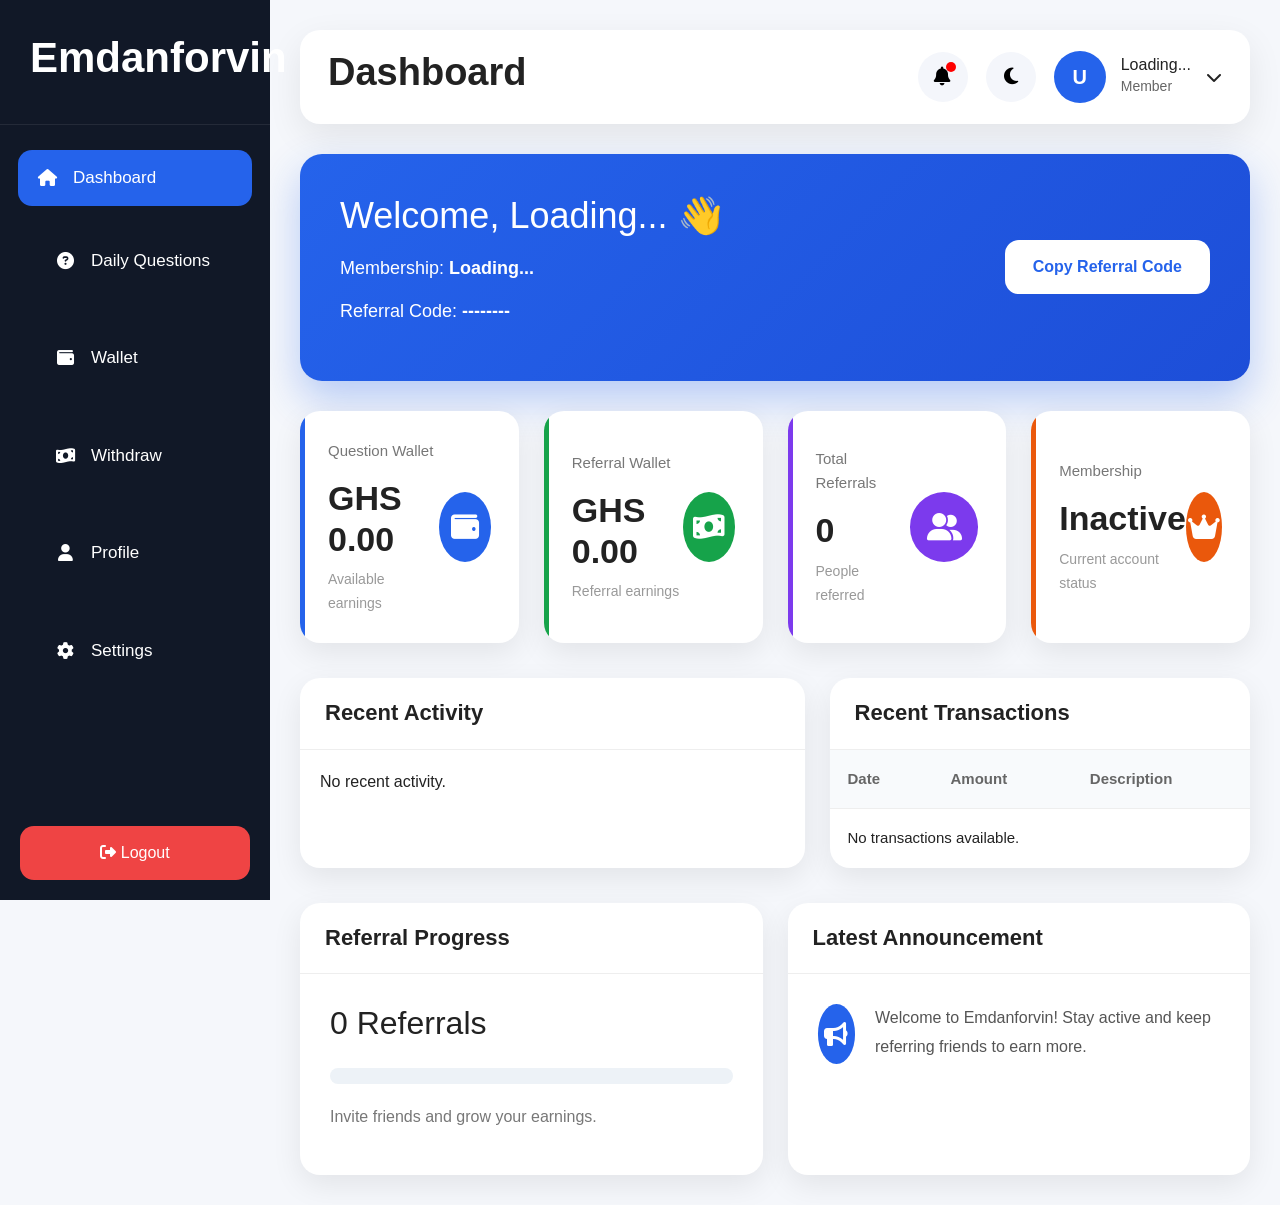
==== html/dashboard.html @ 1dbbf93e "Initial commit" ====
<!DOCTYPE html>
<html lang="en">

<head>

<meta charset="UTF-8">
<meta name="viewport" content="width=device-width, initial-scale=1.0">

<title>Emdanforvin Dashboard</title>

<link href="https://cdn.jsdelivr.net/npm/bootstrap@5.3.3/dist/css/bootstrap.min.css" rel="stylesheet">

<link rel="stylesheet"
href="https://cdnjs.cloudflare.com/ajax/libs/font-awesome/6.5.2/css/all.min.css">

<link rel="stylesheet" href="../css/dashbaord.css">

</head>

<body>

<!-- Mobile Overlay -->

<div class="overlay" id="overlay"></div>

<!-- ================= Sidebar ================= -->

<aside class="sidebar" id="sidebar">

<div class="logo">

<h2>Emdanforvin</h2>

</div>

<ul>

<li class="active">

<i class="fa-solid fa-house"></i>

Dashboard

</li>

<li>

<a href="questions.html">

<i class="fa-solid fa-circle-question"></i>

Daily Questions

</a>

</li>


<li>

<a href="wallet.html">

<i class="fa-solid fa-wallet"></i>

Wallet

</a>

</li>

<li>

<a href="withdraw.html">

<i class="fa-solid fa-money-bill-wave"></i>

Withdraw

</a>

</li>

<li>

<a href="profile.html">

<i class="fa-solid fa-user"></i>

Profile

</a>

</li>

<li>

<a href="settings.html">

<i class="fa-solid fa-gear"></i>

Settings

</a>

</li>

</ul>

<button class="logout-btn" id="logoutBtn">

<i class="fa-solid fa-right-from-bracket"></i>

Logout

</button>

</aside>

<!-- ================= Main ================= -->

<div class="main">

<!-- ================= Topbar ================= -->

<nav class="topbar">

<div class="left">

<button id="menuBtn">

<i class="fa-solid fa-bars"></i>

</button>

<h3>Dashboard</h3>

</div>

<div class="right">

<div class="notification-menu">

<button class="icon-btn" id="notificationBtn">

<i class="fa-solid fa-bell"></i>

<span class="badge-dot"></span>

</button>

<div class="notification-dropdown" id="notificationDropdown">

<h5>Notifications</h5>

<div id="notificationList">

<p>No notifications yet.</p>

</div>

</div>

</div>

<button class="icon-btn" id="themeBtn">

<i class="fa-solid fa-moon"></i>

</button>

<div class="admin-menu">

<div class="admin-box" id="adminBtn">

<div class="avatar" id="avatar">

U

</div>

<div>

<h6 id="memberName">

Loading...

</h6>

<small id="memberStatus">

Member

</small>

</div>

<i class="fa-solid fa-chevron-down"></i>

</div>

<div class="dropdown-menu" id="adminDropdown">

<a href="profile.html">

<i class="fa-solid fa-user"></i>

Profile

</a>

<a href="settings.html">

<i class="fa-solid fa-gear"></i>

Settings

</a>

<a href="#" id="logoutLink">

<i class="fa-solid fa-right-from-bracket"></i>

Logout

</a>

</div>

</div>

</div>

</nav>

<!-- ================= Welcome ================= -->

<section class="welcome-card">

<div>

<h2>

Welcome,

<span id="welcomeName">

Loading...

</span>

👋

</h2>

<p>

Membership:

<strong id="membershipStatus">

Loading...

</strong>

</p>

<p>

Referral Code:

<strong id="referralCode">

--------</strong>

</p>

</div>

<button class="copy-btn" id="copyReferralBtn">

Copy Referral Code

</button>

</section>

<!-- ================= Cards ================= -->

<section class="cards">

<div class="dashboard-card blue">

<div>

<span>Question Wallet</span>

<h2 id="questionWallet">

GHS 0.00

</h2>

<small>Available earnings</small>

</div>

<div class="card-icon">

<i class="fa-solid fa-wallet"></i>

</div>

</div>

<div class="dashboard-card green">

<div>

<span>Referral Wallet</span>

<h2 id="referralWallet">
GHS 0.00
</h2>

<small>Referral earnings</small>

</div>

<div class="card-icon">

<i class="fa-solid fa-money-bill-wave"></i>

</div>

</div>

<div class="dashboard-card purple">

<div>

<span>Total Referrals</span>

<h2 id="totalReferrals">

0

</h2>

<small>People referred</small>

</div>

<div class="card-icon">

<i class="fa-solid fa-user-group"></i>

</div>

</div>

<div class="dashboard-card orange">

<div>

<span>Membership</span>

<h2 id="membershipCard">

Inactive

</h2>

<small>Current account status</small>

</div>

<div class="card-icon">

<i class="fa-solid fa-crown"></i>

</div>

</div>

</section>

<!-- ================= Dashboard Grid ================= -->

<section class="dashboard-grid">

<!-- Recent Activity -->

<div class="activity-card">

<div class="card-header">

<h3>Recent Activity</h3>

</div>

<div id="activityList">

<p>No recent activity.</p>

</div>

</div>

<!-- Recent Transactions -->

<div class="table-card">

<div class="card-header">

<h3>Recent Transactions</h3>

</div>

<table>

<thead>

<tr>

<th>Date</th>

<th>Amount</th>

<th>Description</th>

</tr>

</thead>

<tbody id="transactionTable">

<tr>

<td colspan="3">

No transactions available.

</td>

</tr>

</tbody>

</table>

</div>

</section>

<!-- ================= Bottom Cards ================= -->

<section class="bottom-grid">

<div class="table-card">

<div class="card-header">

<h3>Referral Progress</h3>

</div>

<div class="progress-area">

<h2 id="referralCount">

0 Referrals

</h2>

<div class="progress">

<div class="progress-bar"

id="progressBar"

style="width:0%">

</div>

</div>

<p>

Invite friends and grow your earnings.

</p>

</div>

</div>

<div class="table-card">

<div class="card-header">

<h3>Latest Announcement</h3>

</div>

<div class="announcement">

<i class="fa-solid fa-bullhorn"></i>

<p id="announcementText">

Welcome to Emdanforvin!

Stay active and keep referring friends to earn more.

</p>

</div>

</div>

</section>

</div>

<script src="../js/dashboard.js"></script>

</body>

</html>
---- css/dashbaord.css ----
/* =========================================
   RESET
========================================= */

*{
    margin:0;
    padding:0;
    box-sizing:border-box;
}

body{
    font-family:Arial, Helvetica, sans-serif;
    background:#f5f7fb;
    color:#222;
    overflow-x:hidden;
}

a{
    text-decoration:none;
    color:inherit;
}

ul{
    list-style:none;
}


/* =========================================
   SIDEBAR
========================================= */

.sidebar{

    position:fixed;

    top:0;

    left:0;

    width:270px;

    height:100vh;

    background:#111827;

    color:white;

    display:flex;

    flex-direction:column;

    z-index:1000;

    transition:.35s;

}

.logo{

    padding:35px 30px;

    border-bottom:1px solid rgba(255,255,255,.08);

}

.logo h2{

    font-size:42px;

    font-weight:700;

    line-height:1.1;

}

.sidebar ul{

    padding:25px 18px;

    flex:1;

}

.sidebar ul li{

    margin-bottom:12px;

}

.sidebar ul li a,
.sidebar ul li{

    display:flex;

    align-items:center;

    gap:15px;

    padding:15px 18px;

    border-radius:14px;

    cursor:pointer;

    transition:.25s;

    font-size:17px;

}

.sidebar ul li i{

    width:22px;

    text-align:center;

}

.sidebar ul li:hover{

    background:#2563eb;

}

.sidebar ul li.active{

    background:#2563eb;

}

.logout-btn{

    margin:20px;

    border:none;

    background:#ef4444;

    color:white;

    padding:15px;

    border-radius:14px;

    font-size:16px;

    cursor:pointer;

    transition:.3s;

}

.logout-btn:hover{

    background:#dc2626;

}


/* =========================================
   MAIN
========================================= */

.main{

    margin-left:270px;

    min-height:100vh;

    padding:30px;

    transition:.35s;

}


/* =========================================
   TOPBAR
========================================= */

.topbar{

    background:white;

    border-radius:20px;

    padding:20px 28px;

    display:flex;

    justify-content:space-between;

    align-items:center;

    margin-bottom:30px;

    box-shadow:0 12px 35px rgba(0,0,0,.08);

}

.left{

    display:flex;

    align-items:center;

    gap:18px;

}

.left h3{

    font-size:38px;

    font-weight:700;

}

#menuBtn{

    display:none;

    width:48px;

    height:48px;

    border:none;

    border-radius:12px;

    background:#eef2ff;

    cursor:pointer;

    font-size:22px;

}

.right{

    display:flex;

    align-items:center;

    gap:18px;

}


/* =========================================
   ICON BUTTONS
========================================= */

.icon-btn{

    width:50px;

    height:50px;

    border:none;

    border-radius:50%;

    background:#f4f6fb;

    cursor:pointer;

    position:relative;

    transition:.25s;

    font-size:19px;

}

.icon-btn:hover{

    background:#2563eb;

    color:white;

}

.badge-dot{

    position:absolute;

    width:10px;

    height:10px;

    background:red;

    border-radius:50%;

    right:12px;

    top:10px;

}


/* =========================================
   PROFILE BOX
========================================= */

.admin-menu{

    position:relative;

}

.admin-box{

    display:flex;

    align-items:center;

    gap:15px;

    cursor:pointer;

}

.avatar{

    width:52px;

    height:52px;

    border-radius:50%;

    background:#2563eb;

    color:white;

    display:flex;

    justify-content:center;

    align-items:center;

    font-weight:bold;

    font-size:20px;

}

.admin-box h6{

    margin:0;

    font-size:16px;

}

.admin-box small{

    color:#666;

}

.dropdown-menu{

    position:absolute;

    top:70px;

    right:0;

    width:220px;

    background:white;

    border-radius:16px;

    box-shadow:0 15px 35px rgba(0,0,0,.15);

    display:none;

    overflow:hidden;

    z-index:999;

}

.dropdown-menu.show{

    display:block;

}

.dropdown-menu a{

    display:flex;

    gap:15px;

    padding:16px 20px;

    transition:.25s;

}

.dropdown-menu a:hover{

    background:#f5f7fb;

}


/* =========================================
   NOTIFICATION
========================================= */

.notification-menu{

    position:relative;

}

.notification-dropdown{

    position:absolute;

    right:0;

    top:65px;

    width:320px;

    background:white;

    border-radius:18px;

    box-shadow:0 15px 40px rgba(0,0,0,.15);

    display:none;

    z-index:999;

}

.notification-dropdown.show{

    display:block;

}

.notification-dropdown h5{

    padding:20px;

    border-bottom:1px solid #eee;

}

#notificationList{

    padding:20px;

}


/* =========================================
   WELCOME CARD
========================================= */

.welcome-card{

    background:linear-gradient(135deg,#2563eb,#1d4ed8);

    color:white;

    border-radius:22px;

    padding:40px;

    display:flex;

    justify-content:space-between;

    align-items:center;

    margin-bottom:30px;

    box-shadow:0 18px 40px rgba(37,99,235,.30);

}

.welcome-card h2{

    font-size:36px;

    margin-bottom:18px;

}

.welcome-card p{

    font-size:18px;

    margin-top:10px;

}

.copy-btn{

    background:white;

    color:#2563eb;

    border:none;

    padding:15px 28px;

    border-radius:14px;

    font-size:16px;

    font-weight:bold;

    cursor:pointer;

    transition:.3s;

}

.copy-btn:hover{

    transform:translateY(-3px);

    box-shadow:0 10px 25px rgba(0,0,0,.20);

}


/* =========================================
   MOBILE OVERLAY
========================================= */

.overlay{

    position:fixed;

    inset:0;

    background:rgba(0,0,0,.45);

    display:none;

    z-index:900;

}

.overlay.show{

    display:block;

}


/* =========================================
   TABLET
========================================= */

@media(max-width:992px){

.main{

    margin-left:0;

}

.sidebar{

    transform:translateX(-100%);

}

.sidebar.show{

    transform:translateX(0);

}

#menuBtn{

    display:block;

}

}


/* =========================================
   PHONE
========================================= */

@media(max-width:768px){

.main{

    padding:15px;

}

.topbar{

    padding:18px;

}

.left h3{

    font-size:28px;

}

.admin-box div{

    display:none;

}

.welcome-card{

    flex-direction:column;

    align-items:flex-start;

    gap:25px;

    padding:30px;

}

.copy-btn{

    width:100%;

}

.notification-dropdown{

    width:290px;

}

}

/* =========================================
   DASHBOARD CARDS
========================================= */

.cards{

    display:grid;

    grid-template-columns:repeat(4,1fr);

    gap:25px;

    margin-bottom:35px;

}

.dashboard-card{

    background:white;

    border-radius:20px;

    padding:28px;

    display:flex;

    justify-content:space-between;

    align-items:center;

    box-shadow:0 10px 30px rgba(0,0,0,.08);

    transition:.3s;

    position:relative;

    overflow:hidden;

}

.dashboard-card::before{

    content:"";

    position:absolute;

    left:0;

    top:0;

    width:5px;

    height:100%;

}

.dashboard-card:hover{

    transform:translateY(-8px);

    box-shadow:0 18px 40px rgba(0,0,0,.12);

}

.dashboard-card span{

    color:#777;

    font-size:15px;

}

.dashboard-card h2{

    margin:15px 0 8px;

    font-size:34px;

    font-weight:700;

}

.dashboard-card small{

    color:#999;

}

.card-icon{

    width:70px;

    height:70px;

    border-radius:50%;

    display:flex;

    justify-content:center;

    align-items:center;

    color:white;

    font-size:28px;

}

.blue::before{

    background:#2563eb;

}

.blue .card-icon{

    background:#2563eb;

}

.green::before{

    background:#16a34a;

}

.green .card-icon{

    background:#16a34a;

}

.purple::before{

    background:#7c3aed;

}

.purple .card-icon{

    background:#7c3aed;

}

.orange::before{

    background:#ea580c;

}

.orange .card-icon{

    background:#ea580c;

}


/* =========================================
   GRID
========================================= */

.dashboard-grid{

    display:grid;

    grid-template-columns:1.2fr 1fr;

    gap:25px;

    margin-bottom:35px;

}

.bottom-grid{

    display:grid;

    grid-template-columns:1fr 1fr;

    gap:25px;

}


/* =========================================
   SHARED CARD
========================================= */

.activity-card,
.table-card{

    background:white;

    border-radius:20px;

    box-shadow:0 10px 30px rgba(0,0,0,.08);

    overflow:hidden;

}

.card-header{

    display:flex;

    justify-content:space-between;

    align-items:center;

    padding:22px 25px;

    border-bottom:1px solid #eee;

}

.card-header h3{

    margin:0;

    font-size:22px;

    font-weight:700;

}


/* =========================================
   RECENT ACTIVITY
========================================= */

#activityList{

    padding:20px;

}

.activity-item{

    display:flex;

    align-items:flex-start;

    gap:15px;

    padding:18px 0;

    border-bottom:1px solid #eee;

}

.activity-item:last-child{

    border:none;

}

.activity-icon{

    width:50px;

    height:50px;

    border-radius:50%;

    display:flex;

    justify-content:center;

    align-items:center;

    color:white;

    font-size:18px;

    flex-shrink:0;

}

.activity-icon.blue{

    background:#2563eb;

}

.activity-icon.green{

    background:#16a34a;

}

.activity-icon.orange{

    background:#ea580c;

}

.activity-icon.purple{

    background:#7c3aed;

}

.activity-details h5{

    margin-bottom:5px;

    font-size:16px;

}

.activity-details p{

    color:#666;

    font-size:14px;

    margin-bottom:5px;

}

.activity-details small{

    color:#999;

}


/* =========================================
   TABLE
========================================= */

table{

    width:100%;

    border-collapse:collapse;

}

thead{

    background:#f8fafc;

}

th{

    padding:18px;

    text-align:left;

    font-size:15px;

    color:#666;

}

td{

    padding:18px;

    border-top:1px solid #eee;

    font-size:15px;

}

tbody tr{

    transition:.25s;

}

tbody tr:hover{

    background:#f8fafc;

}


/* =========================================
   STATUS BADGES
========================================= */

.status{

    padding:6px 14px;

    border-radius:30px;

    color:white;

    font-size:13px;

    font-weight:bold;

}

.completed{

    background:#16a34a;

}

.pending{

    background:#f59e0b;

}

.processing{

    background:#2563eb;

}

.failed{

    background:#dc2626;

}


/* =========================================
   REFERRAL PROGRESS
========================================= */

.progress-area{

    padding:30px;

}

.progress-area h2{

    margin-bottom:25px;

    font-size:32px;

}

.progress{

    width:100%;

    height:16px;

    background:#edf2f7;

    border-radius:30px;

    overflow:hidden;

    margin-bottom:20px;

}

.progress-bar{

    height:100%;

    width:0;

    background:linear-gradient(90deg,#2563eb,#60a5fa);

    transition:width .8s ease;

}

.progress-area p{

    color:#777;

    line-height:1.6;

}


/* =========================================
   ANNOUNCEMENT
========================================= */

.announcement{

    padding:30px;

    display:flex;

    align-items:flex-start;

    gap:20px;

}

.announcement i{

    width:60px;

    height:60px;

    border-radius:50%;

    background:#2563eb;

    color:white;

    display:flex;

    justify-content:center;

    align-items:center;

    font-size:24px;

}

.announcement p{

    color:#555;

    line-height:1.8;

}


/* =========================================
   RESPONSIVE
========================================= */

@media(max-width:1200px){

.cards{

    grid-template-columns:repeat(2,1fr);

}

}

@media(max-width:992px){

.dashboard-grid{

    grid-template-columns:1fr;

}

.bottom-grid{

    grid-template-columns:1fr;

}

}

@media(max-width:768px){

.cards{

    grid-template-columns:1fr;

}

.dashboard-card{

    padding:22px;

}

.dashboard-card h2{

    font-size:28px;

}

.card-icon{

    width:60px;

    height:60px;

    font-size:22px;

}

.card-header{

    padding:18px;

}

.progress-area{

    padding:20px;

}

.announcement{

    flex-direction:column;

}

table{

    font-size:14px;

}

th,
td{

    padding:14px;

}

}

/* =========================================
   FADE ANIMATIONS
========================================= */

@keyframes fadeUp{

    from{

        opacity:0;
        transform:translateY(30px);

    }

    to{

        opacity:1;
        transform:translateY(0);

    }

}

.welcome-card{

    animation:fadeUp .5s ease;

}

.cards .dashboard-card:nth-child(1){

    animation:fadeUp .4s ease;

}

.cards .dashboard-card:nth-child(2){

    animation:fadeUp .55s ease;

}

.cards .dashboard-card:nth-child(3){

    animation:fadeUp .7s ease;

}

.cards .dashboard-card:nth-child(4){

    animation:fadeUp .85s ease;

}

.dashboard-grid{

    animation:fadeUp .9s ease;

}

.bottom-grid{

    animation:fadeUp 1s ease;

}


/* =========================================
   SIDEBAR ANIMATION
========================================= */

.sidebar{

    transition:.35s ease;

}

.sidebar.show{

    transform:translateX(0);

}


/* =========================================
   BUTTON HOVER
========================================= */

button{

    transition:.25s ease;

}

button:hover{

    transform:translateY(-2px);

}


/* =========================================
   LINK HOVER
========================================= */

a{

    transition:.25s;

}

.sidebar ul li:hover a{

    color:white;

}


/* =========================================
   SCROLLBAR
========================================= */

::-webkit-scrollbar{

    width:8px;

}

::-webkit-scrollbar-track{

    background:#eef2f7;

}

::-webkit-scrollbar-thumb{

    background:#2563eb;

    border-radius:30px;

}

::-webkit-scrollbar-thumb:hover{

    background:#1d4ed8;

}


/* =========================================
   DROPDOWN ANIMATION
========================================= */

.dropdown-menu,
.notification-dropdown{

    opacity:0;

    visibility:hidden;

    transform:translateY(15px);

    transition:.25s;

}

.dropdown-menu.show,
.notification-dropdown.show{

    opacity:1;

    visibility:visible;

    transform:translateY(0);

}


/* =========================================
   CARD EFFECTS
========================================= */

.dashboard-card{

    cursor:pointer;

}

.dashboard-card:hover .card-icon{

    transform:rotate(12deg) scale(1.1);

}

.card-icon{

    transition:.35s;

}


/* =========================================
   TABLE EFFECT
========================================= */

tbody tr{

    transition:.3s;

}

tbody tr:hover{

    transform:scale(1.01);

}


/* =========================================
   PROGRESS BAR
========================================= */

.progress-bar{

    position:relative;

    overflow:hidden;

}

.progress-bar::after{

    content:"";

    position:absolute;

    left:-100%;

    top:0;

    width:100%;

    height:100%;

    background:rgba(255,255,255,.35);

    animation:shine 2.5s infinite;

}

@keyframes shine{

    to{

        left:100%;

    }

}


/* =========================================
   LOADING EFFECT
========================================= */

.loading{

    background:linear-gradient(
    90deg,
    #f1f1f1,
    #e6e6e6,
    #f1f1f1);

    background-size:200%;

    animation:loading 1.3s infinite;

}

@keyframes loading{

    from{

        background-position:200%;

    }

    to{

        background-position:-200%;

    }

}


/* =========================================
   DARK MODE
========================================= */

body.dark{

    background:#0f172a;

    color:white;

}

body.dark .topbar,
body.dark .dashboard-card,
body.dark .activity-card,
body.dark .table-card,
body.dark .notification-dropdown,
body.dark .dropdown-menu{

    background:#1e293b;

    color:white;

}

body.dark td,
body.dark th{

    border-color:#334155;

}

body.dark .card-header{

    border-color:#334155;

}

body.dark .dashboard-card span,
body.dark small,
body.dark p{

    color:#cbd5e1;

}

body.dark table thead{

    background:#0f172a;

}

body.dark tbody tr:hover{

    background:#334155;

}

body.dark .icon-btn{

    background:#334155;

    color:white;

}

body.dark .copy-btn{

    background:white;

    color:#2563eb;

}


/* =========================================
   MOBILE
========================================= */

@media(max-width:768px){

.topbar{

    position:sticky;

    top:0;

    z-index:500;

}

.sidebar{

    width:260px;

}

.dashboard-card{

    min-height:140px;

}

.activity-item{

    flex-direction:row;

}

table{

    display:block;

    overflow-x:auto;

    white-space:nowrap;

}

}


/* =========================================
   LARGE SCREEN
========================================= */

@media(min-width:1600px){

.main{

    max-width:1600px;

    margin-left:270px;

}

.cards{

    gap:30px;

}

.dashboard-grid{

    gap:30px;

}

.bottom-grid{

    gap:30px;

}

}
.activity-icon.blue{
    background:#2563eb;
}

.activity-icon.green{
    background:#16a34a;
}

.activity-icon.orange{
    background:#ea580c;
}

.activity-icon.purple{
    background:#9333ea;
}

.activity-icon.gold{
    background:#d97706;
}

.activity-icon{
    width:45px;
    height:45px;
    border-radius:50%;
    display:flex;
    justify-content:center;
    align-items:center;
    color:white;
}
.notification-item{

    padding:12px;
    border-bottom:1px solid #eee;
    cursor:pointer;

}

.notification-item:hover{

    background:#f5f5f5;

}

.notification-item.unread{

    background:#eef7ff;

}

.notification-item h6{

    margin:0;
    font-size:15px;
    font-weight:600;

}

.notification-item p{

    margin:5px 0;
    font-size:14px;

}

.notification-item small{

    color:#888;

}
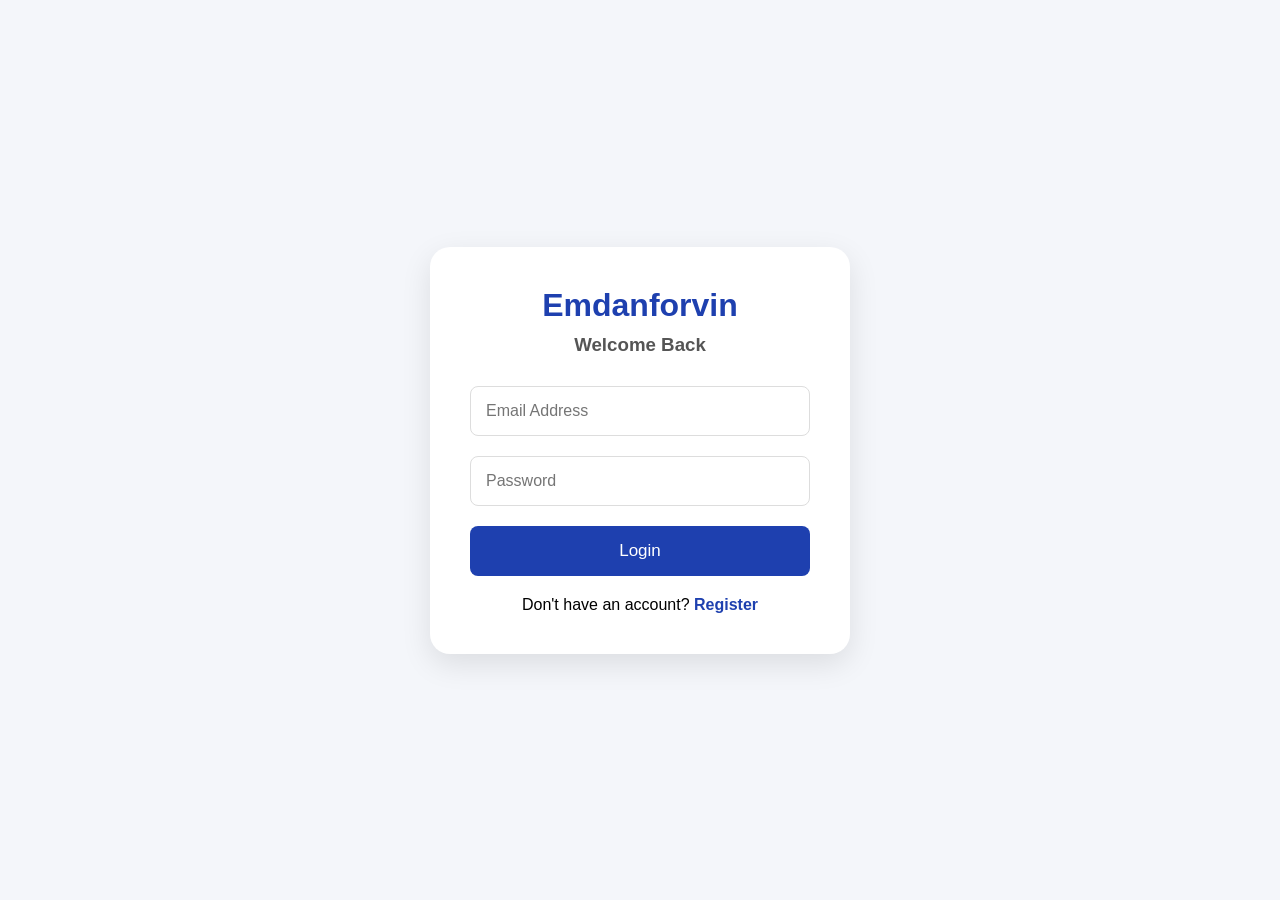
==== commit 992efeb7: "Fixed dashboard JavaScript" ====
--- a/html/dashboard.html
+++ b/html/dashboard.html
@@ -92,129 +92,113 @@
 
 </li>
 
-<li>
-
-<a href="settings.html">
-
-<i class="fa-solid fa-gear"></i>
-
-Settings
+
+
+</ul>
+
+<button class="logout-btn" id="logoutBtn">
+
+<i class="fa-solid fa-right-from-bracket"></i>
+
+Logout
+
+</button>
+
+</aside>
+
+<!-- ================= Main ================= -->
+
+<div class="main">
+
+<!-- ================= Topbar ================= -->
+
+<nav class="topbar">
+
+<div class="left">
+
+<button id="menuBtn">
+
+<i class="fa-solid fa-bars"></i>
+
+</button>
+
+<h3>Dashboard</h3>
+
+</div>
+
+<div class="right">
+
+<div class="notification-menu">
+
+<button class="icon-btn" id="notificationBtn">
+
+<i class="fa-solid fa-bell"></i>
+
+<span class="badge-dot"></span>
+
+</button>
+
+<div class="notification-dropdown" id="notificationDropdown">
+
+<h5>Notifications</h5>
+
+<div id="notificationList">
+
+<p>No notifications yet.</p>
+
+</div>
+
+</div>
+
+</div>
+
+<button class="icon-btn" id="themeBtn">
+
+<i class="fa-solid fa-moon"></i>
+
+</button>
+
+<div class="admin-menu">
+
+<div class="admin-box" id="adminBtn">
+
+<div class="avatar" id="avatar">
+
+U
+
+</div>
+
+<div>
+
+<h6 id="memberName">
+
+Loading...
+
+</h6>
+
+<small id="memberStatus">
+
+Member
+
+</small>
+
+</div>
+
+<i class="fa-solid fa-chevron-down"></i>
+
+</div>
+
+<div class="dropdown-menu" id="adminDropdown">
+
+<a href="profile.html">
+
+<i class="fa-solid fa-user"></i>
+
+Profile
 
 </a>
 
-</li>
-
-</ul>
-
-<button class="logout-btn" id="logoutBtn">
-
-<i class="fa-solid fa-right-from-bracket"></i>
-
-Logout
-
-</button>
-
-</aside>
-
-<!-- ================= Main ================= -->
-
-<div class="main">
-
-<!-- ================= Topbar ================= -->
-
-<nav class="topbar">
-
-<div class="left">
-
-<button id="menuBtn">
-
-<i class="fa-solid fa-bars"></i>
-
-</button>
-
-<h3>Dashboard</h3>
-
-</div>
-
-<div class="right">
-
-<div class="notification-menu">
-
-<button class="icon-btn" id="notificationBtn">
-
-<i class="fa-solid fa-bell"></i>
-
-<span class="badge-dot"></span>
-
-</button>
-
-<div class="notification-dropdown" id="notificationDropdown">
-
-<h5>Notifications</h5>
-
-<div id="notificationList">
-
-<p>No notifications yet.</p>
-
-</div>
-
-</div>
-
-</div>
-
-<button class="icon-btn" id="themeBtn">
-
-<i class="fa-solid fa-moon"></i>
-
-</button>
-
-<div class="admin-menu">
-
-<div class="admin-box" id="adminBtn">
-
-<div class="avatar" id="avatar">
-
-U
-
-</div>
-
-<div>
-
-<h6 id="memberName">
-
-Loading...
-
-</h6>
-
-<small id="memberStatus">
-
-Member
-
-</small>
-
-</div>
-
-<i class="fa-solid fa-chevron-down"></i>
-
-</div>
-
-<div class="dropdown-menu" id="adminDropdown">
-
-<a href="profile.html">
-
-<i class="fa-solid fa-user"></i>
-
-Profile
-
-</a>
-
-<a href="settings.html">
-
-<i class="fa-solid fa-gear"></i>
-
-Settings
-
-</a>
+
 
 <a href="#" id="logoutLink">
 
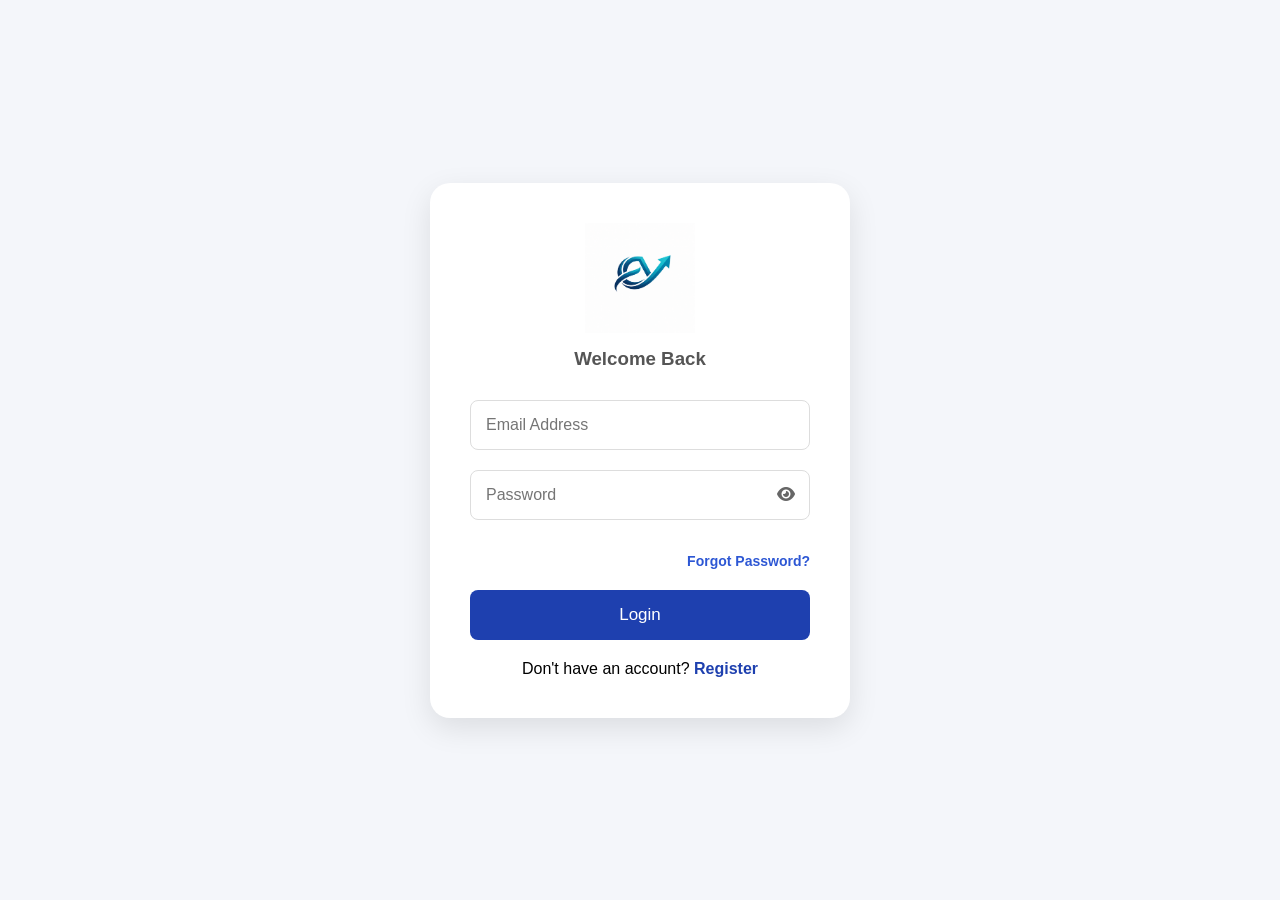
==== commit eeca365d: "Completed forgot password verification system" ====
--- a/html/dashboard.html
+++ b/html/dashboard.html
@@ -13,7 +13,7 @@
 <link rel="stylesheet"
 href="https://cdnjs.cloudflare.com/ajax/libs/font-awesome/6.5.2/css/all.min.css">
 
-<link rel="stylesheet" href="../css/dashbaord.css">
+<link rel="stylesheet" href="css/dashbaord.css">
 
 </head>
 
@@ -29,7 +29,10 @@
 
 <div class="logo">
 
-<h2>Emdanforvin</h2>
+<div class="sidebar-logo">
+    <img src="images/logo.png" alt="Logo">
+    <span>Emdanforvin</span>
+</div>
 
 </div>
 
@@ -506,7 +509,7 @@
 
 </div>
 
-<script src="../js/dashboard.js"></script>
+<script src="js/dashboard.js"></script>
 
 </body>
 
--- a/html/css/dashbaord.css
+++ b/html/css/dashbaord.css
@@ -0,0 +1,1802 @@
+/* =========================================
+   RESET
+========================================= */
+
+*{
+    margin:0;
+    padding:0;
+    box-sizing:border-box;
+}
+
+body{
+    font-family:Arial, Helvetica, sans-serif;
+    background:#f5f7fb;
+    color:#222;
+    overflow-x:hidden;
+}
+
+a{
+    text-decoration:none;
+    color:inherit;
+}
+
+ul{
+    list-style:none;
+}
+
+
+/* =========================================
+   SIDEBAR
+========================================= */
+
+.sidebar{
+
+    position:fixed;
+
+    top:0;
+
+    left:0;
+
+    width:270px;
+
+    height:100vh;
+
+    background:#111827;
+
+    color:white;
+
+    display:flex;
+
+    flex-direction:column;
+
+    z-index:1000;
+
+    transition:.35s;
+
+}
+
+.logo{
+
+    padding:35px 30px;
+
+    border-bottom:1px solid rgba(255,255,255,.08);
+
+}
+
+.sidebar-logo h1{
+    font-size: 28px;
+    white-space: nowrap;
+    overflow: hidden;
+    text-overflow: ellipsis;
+}
+.sidebar-logo{
+    display:flex;
+    align-items:center;
+    gap:10px;
+    padding:0px;
+    
+}
+
+.sidebar-logo img{
+    width:40px;
+    height:40px;
+}
+
+.sidebar-logo span{
+    font-size:26px;
+    font-weight:700;
+    color:#fff;
+}
+
+.sidebar ul{
+
+    padding:25px 18px;
+
+    flex:1;
+
+}
+
+.sidebar ul li{
+
+    margin-bottom:12px;
+
+}
+
+.sidebar ul li a,
+.sidebar ul li{
+
+    display:flex;
+
+    align-items:center;
+
+    gap:15px;
+
+    padding:15px 18px;
+
+    border-radius:14px;
+
+    cursor:pointer;
+
+    transition:.25s;
+
+    font-size:17px;
+
+}
+
+.sidebar ul li i{
+
+    width:22px;
+
+    text-align:center;
+
+}
+
+.sidebar ul li:hover{
+
+    background:#2563eb;
+
+}
+
+.sidebar ul li.active{
+
+    background:#2563eb;
+
+}
+
+.logout-btn{
+
+    margin:20px;
+
+    border:none;
+
+    background:#ef4444;
+
+    color:white;
+
+    padding:15px;
+
+    border-radius:14px;
+
+    font-size:16px;
+
+    cursor:pointer;
+
+    transition:.3s;
+
+}
+
+.logout-btn:hover{
+
+    background:#dc2626;
+
+}
+
+
+/* =========================================
+   MAIN
+========================================= */
+
+.main{
+
+    margin-left:270px;
+
+    min-height:100vh;
+
+    padding:30px;
+
+    transition:.35s;
+
+}
+
+
+/* =========================================
+   TOPBAR
+========================================= */
+
+.topbar{
+
+    background:white;
+
+    border-radius:20px;
+
+    padding:20px 28px;
+
+    display:flex;
+
+    justify-content:space-between;
+
+    align-items:center;
+
+    margin-bottom:30px;
+
+    box-shadow:0 12px 35px rgba(0,0,0,.08);
+
+}
+
+.left{
+
+    display:flex;
+
+    align-items:center;
+
+    gap:18px;
+
+}
+
+.left h3{
+
+    font-size:38px;
+
+    font-weight:700;
+
+}
+
+#menuBtn{
+
+    display:none;
+
+    width:48px;
+
+    height:48px;
+
+    border:none;
+
+    border-radius:12px;
+
+    background:#eef2ff;
+
+    cursor:pointer;
+
+    font-size:22px;
+
+}
+
+.right{
+
+    display:flex;
+
+    align-items:center;
+
+    gap:18px;
+
+}
+
+
+/* =========================================
+   ICON BUTTONS
+========================================= */
+
+.icon-btn{
+
+    width:50px;
+
+    height:50px;
+
+    border:none;
+
+    border-radius:50%;
+
+    background:#f4f6fb;
+
+    cursor:pointer;
+
+    position:relative;
+
+    transition:.25s;
+
+    font-size:19px;
+
+}
+
+.icon-btn:hover{
+
+    background:#2563eb;
+
+    color:white;
+
+}
+
+.badge-dot{
+
+    position:absolute;
+
+    width:10px;
+
+    height:10px;
+
+    background:red;
+
+    border-radius:50%;
+
+    right:12px;
+
+    top:10px;
+
+}
+
+
+/* =========================================
+   PROFILE BOX
+========================================= */
+
+.admin-menu{
+
+    position:relative;
+
+}
+
+.admin-box{
+
+    display:flex;
+
+    align-items:center;
+
+    gap:15px;
+
+    cursor:pointer;
+
+}
+
+.avatar{
+
+    width:52px;
+
+    height:52px;
+
+    border-radius:50%;
+
+    background:#2563eb;
+
+    color:white;
+
+    display:flex;
+
+    justify-content:center;
+
+    align-items:center;
+
+    font-weight:bold;
+
+    font-size:20px;
+
+}
+
+.admin-box h6{
+
+    margin:0;
+
+    font-size:16px;
+
+}
+
+.admin-box small{
+
+    color:#666;
+
+}
+
+.dropdown-menu{
+
+    position:absolute;
+
+    top:70px;
+
+    right:0;
+
+    width:220px;
+
+    background:white;
+
+    border-radius:16px;
+
+    box-shadow:0 15px 35px rgba(0,0,0,.15);
+
+    display:none;
+
+    overflow:hidden;
+
+    z-index:999;
+
+}
+
+.dropdown-menu.show{
+
+    display:block;
+
+}
+
+.dropdown-menu a{
+
+    display:flex;
+
+    gap:15px;
+
+    padding:16px 20px;
+
+    transition:.25s;
+
+}
+
+.dropdown-menu a:hover{
+
+    background:#f5f7fb;
+
+}
+
+
+/* =========================================
+   NOTIFICATION
+========================================= */
+
+.notification-menu{
+
+    position:relative;
+
+}
+
+.notification-dropdown{
+
+    position:absolute;
+
+    right:0;
+
+    top:65px;
+
+    width:320px;
+
+    background:white;
+
+    border-radius:18px;
+
+    box-shadow:0 15px 40px rgba(0,0,0,.15);
+
+    display:none;
+
+    z-index:999;
+
+}
+
+.notification-dropdown.show{
+
+    display:block;
+
+}
+
+.notification-dropdown h5{
+
+    padding:20px;
+
+    border-bottom:1px solid #eee;
+
+}
+
+#notificationList{
+
+    padding:20px;
+
+}
+
+
+/* =========================================
+   WELCOME CARD
+========================================= */
+
+.welcome-card{
+
+    background:linear-gradient(135deg,#2563eb,#1d4ed8);
+
+    color:white;
+
+    border-radius:22px;
+
+    padding:40px;
+
+    display:flex;
+
+    justify-content:space-between;
+
+    align-items:center;
+
+    margin-bottom:30px;
+
+    box-shadow:0 18px 40px rgba(37,99,235,.30);
+
+}
+
+.welcome-card h2{
+
+    font-size:36px;
+
+    margin-bottom:18px;
+
+}
+
+.welcome-card p{
+
+    font-size:18px;
+
+    margin-top:10px;
+
+}
+
+.copy-btn{
+
+    background:white;
+
+    color:#2563eb;
+
+    border:none;
+
+    padding:15px 28px;
+
+    border-radius:14px;
+
+    font-size:16px;
+
+    font-weight:bold;
+
+    cursor:pointer;
+
+    transition:.3s;
+
+}
+
+.copy-btn:hover{
+
+    transform:translateY(-3px);
+
+    box-shadow:0 10px 25px rgba(0,0,0,.20);
+
+}
+
+
+/* =========================================
+   MOBILE OVERLAY
+========================================= */
+
+.overlay{
+
+    position:fixed;
+
+    inset:0;
+
+    background:rgba(0,0,0,.45);
+
+    display:none;
+
+    z-index:900;
+
+}
+
+.overlay.show{
+
+    display:block;
+
+}
+
+
+/* =========================================
+   TABLET
+========================================= */
+
+@media(max-width:992px){
+
+.main{
+
+    margin-left:0;
+
+}
+
+.sidebar{
+
+    transform:translateX(-100%);
+
+}
+
+.sidebar.show{
+
+    transform:translateX(0);
+
+}
+
+#menuBtn{
+
+    display:block;
+
+}
+
+}
+
+
+/* =========================================
+   PHONE
+========================================= */
+
+@media(max-width:768px){
+
+.main{
+
+    padding:15px;
+
+}
+
+.topbar{
+
+    padding:18px;
+
+}
+
+.left h3{
+
+    font-size:28px;
+
+}
+
+.admin-box div{
+
+    display:none;
+
+}
+
+.welcome-card{
+
+    flex-direction:column;
+
+    align-items:flex-start;
+
+    gap:25px;
+
+    padding:30px;
+
+}
+
+.copy-btn{
+
+    width:100%;
+
+}
+
+.notification-dropdown{
+
+    width:290px;
+
+}
+
+}
+
+/* =========================================
+   DASHBOARD CARDS
+========================================= */
+
+.cards{
+
+    display:grid;
+
+    grid-template-columns:repeat(4,1fr);
+
+    gap:25px;
+
+    margin-bottom:35px;
+
+}
+
+.dashboard-card{
+
+    background:white;
+
+    border-radius:20px;
+
+    padding:28px;
+
+    display:flex;
+
+    justify-content:space-between;
+
+    align-items:center;
+
+    box-shadow:0 10px 30px rgba(0,0,0,.08);
+
+    transition:.3s;
+
+    position:relative;
+
+    overflow:hidden;
+
+}
+
+.dashboard-card::before{
+
+    content:"";
+
+    position:absolute;
+
+    left:0;
+
+    top:0;
+
+    width:5px;
+
+    height:100%;
+
+}
+
+.dashboard-card:hover{
+
+    transform:translateY(-8px);
+
+    box-shadow:0 18px 40px rgba(0,0,0,.12);
+
+}
+
+.dashboard-card span{
+
+    color:#777;
+
+    font-size:15px;
+
+}
+
+.dashboard-card h2{
+
+    margin:15px 0 8px;
+
+    font-size:34px;
+
+    font-weight:700;
+
+}
+
+.dashboard-card small{
+
+    color:#999;
+
+}
+
+.card-icon{
+
+    width:70px;
+
+    height:70px;
+
+    border-radius:50%;
+
+    display:flex;
+
+    justify-content:center;
+
+    align-items:center;
+
+    color:white;
+
+    font-size:28px;
+
+}
+
+.blue::before{
+
+    background:#2563eb;
+
+}
+
+.blue .card-icon{
+
+    background:#2563eb;
+
+}
+
+.green::before{
+
+    background:#16a34a;
+
+}
+
+.green .card-icon{
+
+    background:#16a34a;
+
+}
+
+.purple::before{
+
+    background:#7c3aed;
+
+}
+
+.purple .card-icon{
+
+    background:#7c3aed;
+
+}
+
+.orange::before{
+
+    background:#ea580c;
+
+}
+
+.orange .card-icon{
+
+    background:#ea580c;
+
+}
+
+
+/* =========================================
+   GRID
+========================================= */
+
+.dashboard-grid{
+
+    display:grid;
+
+    grid-template-columns:1.2fr 1fr;
+
+    gap:25px;
+
+    margin-bottom:35px;
+
+}
+
+.bottom-grid{
+
+    display:grid;
+
+    grid-template-columns:1fr 1fr;
+
+    gap:25px;
+
+}
+
+
+/* =========================================
+   SHARED CARD
+========================================= */
+
+.activity-card,
+.table-card{
+
+    background:white;
+
+    border-radius:20px;
+
+    box-shadow:0 10px 30px rgba(0,0,0,.08);
+
+    overflow:hidden;
+
+}
+
+.card-header{
+
+    display:flex;
+
+    justify-content:space-between;
+
+    align-items:center;
+
+    padding:22px 25px;
+
+    border-bottom:1px solid #eee;
+
+}
+
+.card-header h3{
+
+    margin:0;
+
+    font-size:22px;
+
+    font-weight:700;
+
+}
+
+
+/* =========================================
+   RECENT ACTIVITY
+========================================= */
+
+#activityList{
+
+    padding:20px;
+
+}
+
+.activity-item{
+
+    display:flex;
+
+    align-items:flex-start;
+
+    gap:15px;
+
+    padding:18px 0;
+
+    border-bottom:1px solid #eee;
+
+}
+
+.activity-item:last-child{
+
+    border:none;
+
+}
+
+.activity-icon{
+
+    width:50px;
+
+    height:50px;
+
+    border-radius:50%;
+
+    display:flex;
+
+    justify-content:center;
+
+    align-items:center;
+
+    color:white;
+
+    font-size:18px;
+
+    flex-shrink:0;
+
+}
+
+.activity-icon.blue{
+
+    background:#2563eb;
+
+}
+
+.activity-icon.green{
+
+    background:#16a34a;
+
+}
+
+.activity-icon.orange{
+
+    background:#ea580c;
+
+}
+
+.activity-icon.purple{
+
+    background:#7c3aed;
+
+}
+
+.activity-details h5{
+
+    margin-bottom:5px;
+
+    font-size:16px;
+
+}
+
+.activity-details p{
+
+    color:#666;
+
+    font-size:14px;
+
+    margin-bottom:5px;
+
+}
+
+.activity-details small{
+
+    color:#999;
+
+}
+
+
+/* =========================================
+   TABLE
+========================================= */
+
+table{
+
+    width:100%;
+
+    border-collapse:collapse;
+
+}
+
+thead{
+
+    background:#f8fafc;
+
+}
+
+th{
+
+    padding:18px;
+
+    text-align:left;
+
+    font-size:15px;
+
+    color:#666;
+
+}
+
+td{
+
+    padding:18px;
+
+    border-top:1px solid #eee;
+
+    font-size:15px;
+
+}
+
+tbody tr{
+
+    transition:.25s;
+
+}
+
+tbody tr:hover{
+
+    background:#f8fafc;
+
+}
+
+
+/* =========================================
+   STATUS BADGES
+========================================= */
+
+.status{
+
+    padding:6px 14px;
+
+    border-radius:30px;
+
+    color:white;
+
+    font-size:13px;
+
+    font-weight:bold;
+
+}
+
+.completed{
+
+    background:#16a34a;
+
+}
+
+.pending{
+
+    background:#f59e0b;
+
+}
+
+.processing{
+
+    background:#2563eb;
+
+}
+
+.failed{
+
+    background:#dc2626;
+
+}
+
+
+/* =========================================
+   REFERRAL PROGRESS
+========================================= */
+
+.progress-area{
+
+    padding:30px;
+
+}
+
+.progress-area h2{
+
+    margin-bottom:25px;
+
+    font-size:32px;
+
+}
+
+.progress{
+
+    width:100%;
+
+    height:16px;
+
+    background:#edf2f7;
+
+    border-radius:30px;
+
+    overflow:hidden;
+
+    margin-bottom:20px;
+
+}
+
+.progress-bar{
+
+    height:100%;
+
+    width:0;
+
+    background:linear-gradient(90deg,#2563eb,#60a5fa);
+
+    transition:width .8s ease;
+
+}
+
+.progress-area p{
+
+    color:#777;
+
+    line-height:1.6;
+
+}
+
+
+/* =========================================
+   ANNOUNCEMENT
+========================================= */
+
+.announcement{
+
+    padding:30px;
+
+    display:flex;
+
+    align-items:flex-start;
+
+    gap:20px;
+
+}
+
+.announcement i{
+
+    width:60px;
+
+    height:60px;
+
+    border-radius:50%;
+
+    background:#2563eb;
+
+    color:white;
+
+    display:flex;
+
+    justify-content:center;
+
+    align-items:center;
+
+    font-size:24px;
+
+}
+
+.announcement p{
+
+    color:#555;
+
+    line-height:1.8;
+
+}
+
+
+/* =========================================
+   RESPONSIVE
+========================================= */
+
+@media(max-width:1200px){
+
+.cards{
+
+    grid-template-columns:repeat(2,1fr);
+
+}
+
+}
+
+@media(max-width:992px){
+
+.dashboard-grid{
+
+    grid-template-columns:1fr;
+
+}
+
+.bottom-grid{
+
+    grid-template-columns:1fr;
+
+}
+
+}
+
+@media(max-width:768px){
+
+.cards{
+
+    grid-template-columns:1fr;
+
+}
+
+.dashboard-card{
+
+    padding:22px;
+
+}
+
+.dashboard-card h2{
+
+    font-size:28px;
+
+}
+
+.card-icon{
+
+    width:60px;
+
+    height:60px;
+
+    font-size:22px;
+
+}
+
+.card-header{
+
+    padding:18px;
+
+}
+
+.progress-area{
+
+    padding:20px;
+
+}
+
+.announcement{
+
+    flex-direction:column;
+
+}
+
+table{
+
+    font-size:14px;
+
+}
+
+th,
+td{
+
+    padding:14px;
+
+}
+
+}
+
+/* =========================================
+   FADE ANIMATIONS
+========================================= */
+
+@keyframes fadeUp{
+
+    from{
+
+        opacity:0;
+        transform:translateY(30px);
+
+    }
+
+    to{
+
+        opacity:1;
+        transform:translateY(0);
+
+    }
+
+}
+
+.welcome-card{
+
+    animation:fadeUp .5s ease;
+
+}
+
+.cards .dashboard-card:nth-child(1){
+
+    animation:fadeUp .4s ease;
+
+}
+
+.cards .dashboard-card:nth-child(2){
+
+    animation:fadeUp .55s ease;
+
+}
+
+.cards .dashboard-card:nth-child(3){
+
+    animation:fadeUp .7s ease;
+
+}
+
+.cards .dashboard-card:nth-child(4){
+
+    animation:fadeUp .85s ease;
+
+}
+
+.dashboard-grid{
+
+    animation:fadeUp .9s ease;
+
+}
+
+.bottom-grid{
+
+    animation:fadeUp 1s ease;
+
+}
+
+
+/* =========================================
+   SIDEBAR ANIMATION
+========================================= */
+
+.sidebar{
+
+    transition:.35s ease;
+
+}
+
+.sidebar.show{
+
+    transform:translateX(0);
+
+}
+
+
+/* =========================================
+   BUTTON HOVER
+========================================= */
+
+button{
+
+    transition:.25s ease;
+
+}
+
+button:hover{
+
+    transform:translateY(-2px);
+
+}
+
+
+/* =========================================
+   LINK HOVER
+========================================= */
+
+a{
+
+    transition:.25s;
+
+}
+
+.sidebar ul li:hover a{
+
+    color:white;
+
+}
+
+
+/* =========================================
+   SCROLLBAR
+========================================= */
+
+::-webkit-scrollbar{
+
+    width:8px;
+
+}
+
+::-webkit-scrollbar-track{
+
+    background:#eef2f7;
+
+}
+
+::-webkit-scrollbar-thumb{
+
+    background:#2563eb;
+
+    border-radius:30px;
+
+}
+
+::-webkit-scrollbar-thumb:hover{
+
+    background:#1d4ed8;
+
+}
+
+
+/* =========================================
+   DROPDOWN ANIMATION
+========================================= */
+
+.dropdown-menu,
+.notification-dropdown{
+
+    opacity:0;
+
+    visibility:hidden;
+
+    transform:translateY(15px);
+
+    transition:.25s;
+
+}
+
+.dropdown-menu.show,
+.notification-dropdown.show{
+
+    opacity:1;
+
+    visibility:visible;
+
+    transform:translateY(0);
+
+}
+
+
+/* =========================================
+   CARD EFFECTS
+========================================= */
+
+.dashboard-card{
+
+    cursor:pointer;
+
+}
+
+.dashboard-card:hover .card-icon{
+
+    transform:rotate(12deg) scale(1.1);
+
+}
+
+.card-icon{
+
+    transition:.35s;
+
+}
+
+
+/* =========================================
+   TABLE EFFECT
+========================================= */
+
+tbody tr{
+
+    transition:.3s;
+
+}
+
+tbody tr:hover{
+
+    transform:scale(1.01);
+
+}
+
+
+/* =========================================
+   PROGRESS BAR
+========================================= */
+
+.progress-bar{
+
+    position:relative;
+
+    overflow:hidden;
+
+}
+
+.progress-bar::after{
+
+    content:"";
+
+    position:absolute;
+
+    left:-100%;
+
+    top:0;
+
+    width:100%;
+
+    height:100%;
+
+    background:rgba(255,255,255,.35);
+
+    animation:shine 2.5s infinite;
+
+}
+
+@keyframes shine{
+
+    to{
+
+        left:100%;
+
+    }
+
+}
+
+
+/* =========================================
+   LOADING EFFECT
+========================================= */
+
+.loading{
+
+    background:linear-gradient(
+    90deg,
+    #f1f1f1,
+    #e6e6e6,
+    #f1f1f1);
+
+    background-size:200%;
+
+    animation:loading 1.3s infinite;
+
+}
+
+@keyframes loading{
+
+    from{
+
+        background-position:200%;
+
+    }
+
+    to{
+
+        background-position:-200%;
+
+    }
+
+}
+
+
+/* =========================================
+   DARK MODE
+========================================= */
+
+body.dark{
+
+    background:#0f172a;
+
+    color:white;
+
+}
+
+body.dark .topbar,
+body.dark .dashboard-card,
+body.dark .activity-card,
+body.dark .table-card,
+body.dark .notification-dropdown,
+body.dark .dropdown-menu{
+
+    background:#1e293b;
+
+    color:white;
+
+}
+
+body.dark td,
+body.dark th{
+
+    border-color:#334155;
+
+}
+
+body.dark .card-header{
+
+    border-color:#334155;
+
+}
+
+body.dark .dashboard-card span,
+body.dark small,
+body.dark p{
+
+    color:#cbd5e1;
+
+}
+
+body.dark table thead{
+
+    background:#0f172a;
+
+}
+
+body.dark tbody tr:hover{
+
+    background:#334155;
+
+}
+
+body.dark .icon-btn{
+
+    background:#334155;
+
+    color:white;
+
+}
+
+body.dark .copy-btn{
+
+    background:white;
+
+    color:#2563eb;
+
+}
+
+
+/* =========================================
+   MOBILE
+========================================= */
+
+@media(max-width:768px){
+
+.topbar{
+
+    position:sticky;
+
+    top:0;
+
+    z-index:500;
+
+}
+
+.sidebar{
+
+    width:260px;
+
+}
+
+.dashboard-card{
+
+    min-height:140px;
+
+}
+
+.activity-item{
+
+    flex-direction:row;
+
+}
+
+table{
+
+    display:block;
+
+    overflow-x:auto;
+
+    white-space:nowrap;
+
+}
+
+}
+
+
+/* =========================================
+   LARGE SCREEN
+========================================= */
+
+@media(min-width:1600px){
+
+.main{
+
+    max-width:1600px;
+
+    margin-left:270px;
+
+}
+
+.cards{
+
+    gap:30px;
+
+}
+
+.dashboard-grid{
+
+    gap:30px;
+
+}
+
+.bottom-grid{
+
+    gap:30px;
+
+}
+
+}
+.activity-icon.blue{
+    background:#2563eb;
+}
+
+.activity-icon.green{
+    background:#16a34a;
+}
+
+.activity-icon.orange{
+    background:#ea580c;
+}
+
+.activity-icon.purple{
+    background:#9333ea;
+}
+
+.activity-icon.gold{
+    background:#d97706;
+}
+
+.activity-icon{
+    width:45px;
+    height:45px;
+    border-radius:50%;
+    display:flex;
+    justify-content:center;
+    align-items:center;
+    color:white;
+}
+.notification-item{
+
+    padding:12px;
+    border-bottom:1px solid #eee;
+    cursor:pointer;
+
+}
+
+.notification-item:hover{
+
+    background:#f5f5f5;
+
+}
+
+.notification-item.unread{
+
+    background:#eef7ff;
+
+}
+
+.notification-item h6{
+
+    margin:0;
+    font-size:15px;
+    font-weight:600;
+
+}
+
+.notification-item p{
+
+    margin:5px 0;
+    font-size:14px;
+
+}
+
+.notification-item small{
+
+    color:#888;
+
+}
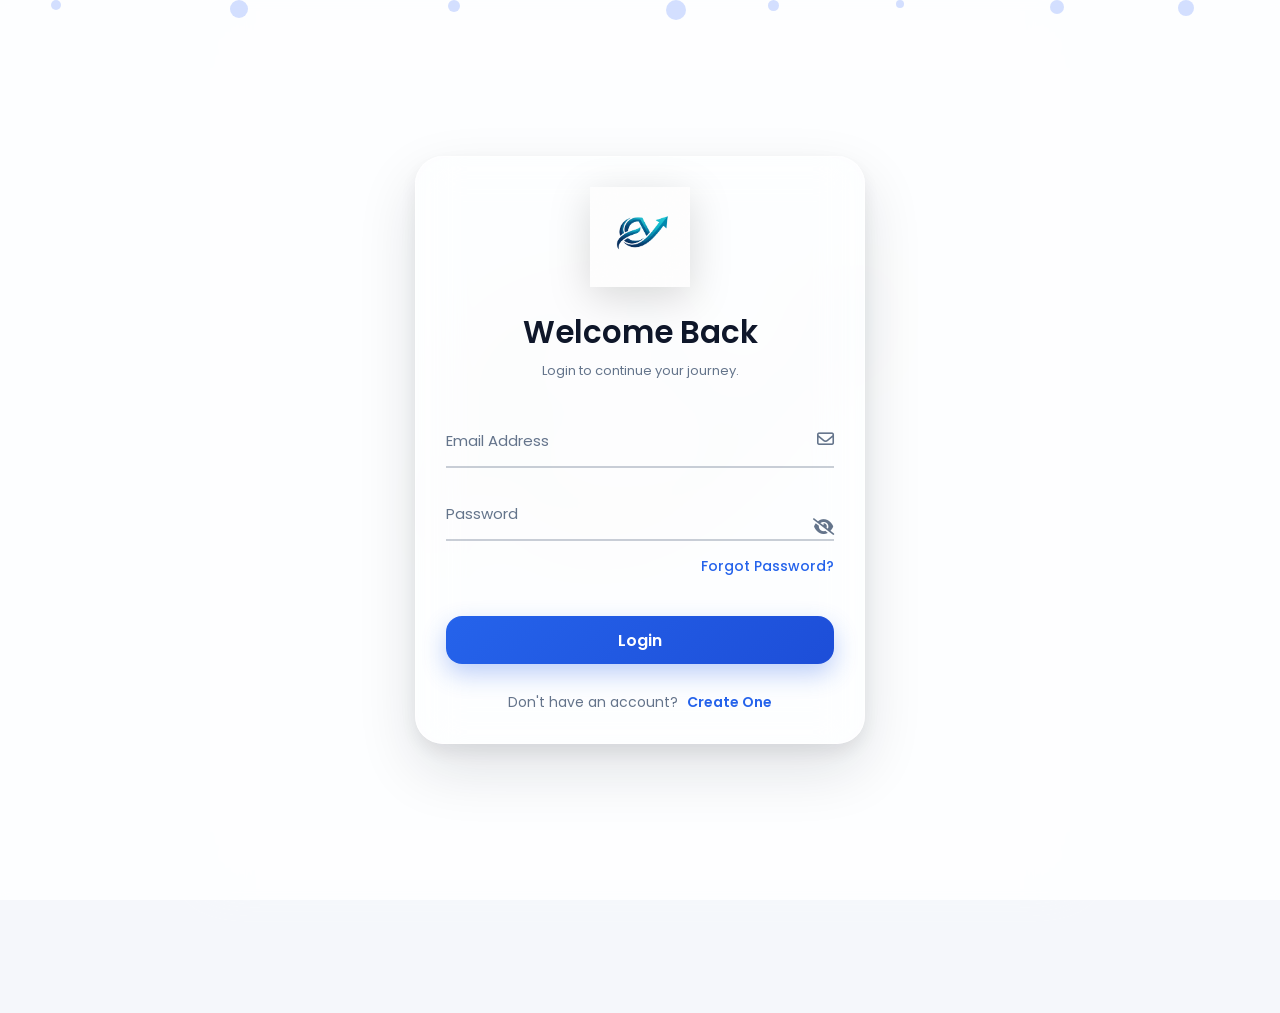
==== commit bf17e0f2: "Redesign authentication pages and add referral link sharing" ====
--- a/html/dashboard.html
+++ b/html/dashboard.html
@@ -5,6 +5,7 @@
 
 <meta charset="UTF-8">
 <meta name="viewport" content="width=device-width, initial-scale=1.0">
+<link rel="icon" type="image/png" href="images/logo.png">
 
 <title>Emdanforvin Dashboard</title>
 
@@ -250,16 +251,49 @@
 </strong>
 
 </p>
+<div class="referral-box">
 
 <p>
 
-Referral Code:
-
-<strong id="referralCode">
-
---------</strong>
+Referral Link
 
 </p>
+
+<input
+
+type="text"
+
+id="referralLink"
+
+readonly
+
+>
+
+<div class="referral-buttons">
+
+<button
+class="copy-btn"
+id="copyReferralBtn">
+
+<i class="fa-solid fa-copy"></i>
+
+Copy
+
+</button>
+
+<button
+class="share-btn"
+id="shareReferralBtn">
+
+<i class="fa-solid fa-share-nodes"></i>
+
+Share
+
+</button>
+
+</div>
+
+</div>
 
 </div>
 
--- a/html/css/dashbaord.css
+++ b/html/css/dashbaord.css
@@ -24,7 +24,83 @@
     list-style:none;
 }
 
-
+.referral-box{
+
+margin-top:18px;
+
+display:flex;
+
+flex-direction:column;
+
+gap:12px;
+
+}
+
+.referral-box p{
+
+margin:0;
+
+font-weight:700;
+
+color:#2563eb;
+
+}
+
+.referral-box input{
+
+padding:12px;
+
+border:none;
+
+background:#f3f7ff;
+
+border-radius:10px;
+
+font-size:14px;
+
+}
+
+.referral-buttons{
+
+display:flex;
+
+gap:10px;
+
+}
+
+.share-btn{
+
+flex:1;
+
+padding:12px;
+
+border:none;
+
+border-radius:10px;
+
+background:#16a34a;
+
+color:white;
+
+font-weight:700;
+
+cursor:pointer;
+
+transition:.3s;
+
+}
+
+.share-btn:hover{
+
+background:#15803d;
+
+}
+
+.copy-btn{
+
+flex:1;
+
+}
 /* =========================================
    SIDEBAR
 ========================================= */
@@ -62,7 +138,17 @@
     border-bottom:1px solid rgba(255,255,255,.08);
 
 }
-
+/* Prevent scrolling when sidebar is open */
+
+body.sidebar-open{
+
+overflow:hidden;
+
+height:100vh;
+
+touch-action:none;
+
+}
 .sidebar-logo h1{
     font-size: 28px;
     white-space: nowrap;
